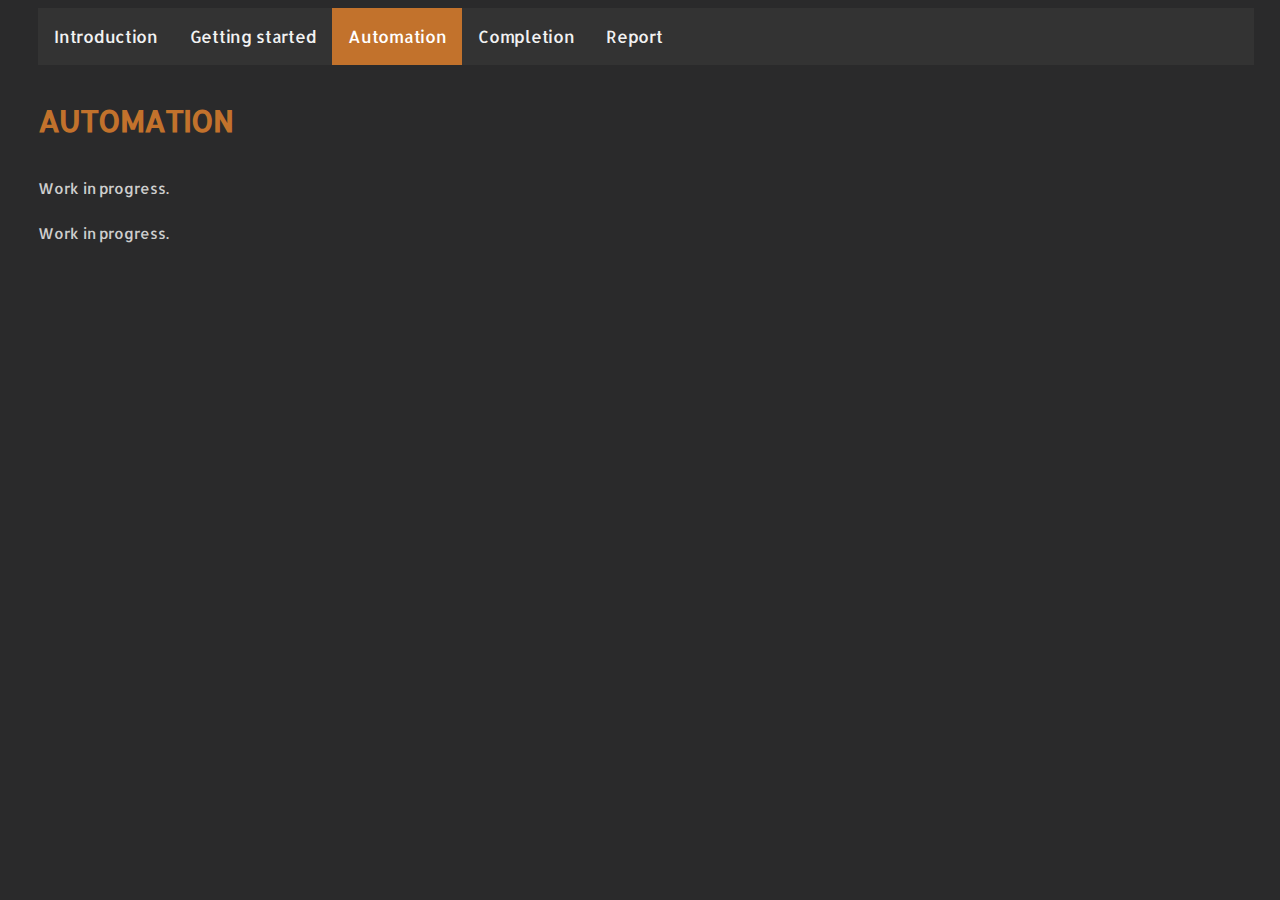
==== automation.html @ 68fe7dd4 "Added html language to all" ====
<!DOCTYPE html>
<html lang="en">
<head>
    <title>Home</title>
    <link rel="stylesheet" href="index-style.css">
    <meta name="viewport" content="width=device-width,initial-scale=1">
    
    <link rel="icon" href="images/favicon.ico" type="image/x-icon">
    <link rel="shortcut icon" href="images/favicon.ico" type="image/x-icon">
</head>

<body>
    <div class="topnav">
        <a href="https://project1.emanderson.me/index.html">Introduction</a>
        <a href="https://project1.emanderson.me/getting-started.html">Getting started</a>
        <a class="active" href="https://project1.emanderson.me/automation.html">Automation</a>
        <a href="https://project1.emanderson.me/completion.html">Completion</a>
        <a href="https://project1.emanderson.me/report.html">Report</a>
    </div>
    <h1>Automation</h1>
    <p>
        Work in progress.
    </p>
    <p>
        Work in progress.
    </p>

</body>
</html>
---- index-style.css ----
@import url('https://fonts.googleapis.com/css?family=Allerta');

:root {
	color-scheme: dark;
}

body {

    width: 95%;
    height: 90vh;

    font-family: "Allerta", "Helvetica Neue", Helvetica, Arial, sans-serif;
    line-height: 1.7;
    font-size: 15px;
    overflow:scroll;

    letter-spacing: -0.3px;
    background-color: #2a2a2b;
    color: #CECECE;

    margin-left: 3%;
    margin-right: 3%;  
}

img {
  max-width: 50%;
}

code {
  border-radius: 10px;
    background: #f4f4f4;
    border: 1px solid #ddd;
    border-left: 3px solid #c2722c;
    color: #666;
    page-break-inside: avoid;
    font-family: monospace;
    font-size: 15px;
    line-height: 1.6;
    margin-bottom: 0;
    max-width: 60%;
    overflow: auto;
    padding: 1em 1.5em;
    display: block;
    word-wrap: break-word;
}

a {
  color: #c2722c;
}

h3 {
  font-size: 2.4em;
  font-weight: 200;
  letter-spacing: -1px;
  padding: 20px 0;

  display: block;
  font-size: 1.17em;
  
}

h1, h2, h3, h4, h5, h6 {
  text-transform: uppercase;
  color: #c2722c;
  margin-block-start: 1em;
  margin-block-end: 1em;
  margin-inline-start: 0px;
  margin-inline-end: 0px;
  font-weight: bold;
  letter-spacing: -1px;
}

p {
  display: block;
  margin-block-start: 1em;
  margin-block-end: 1em;
  margin-inline-start: 0px;
  margin-inline-end: 0px;

  font-size: 15px;
  margin: 20px 0;
  margin-right: 3%;
}

.button {
    background-color: #4CAF50; /* Green */
    border: none;
    color: white;
    padding: 16px 32px;
    text-align: center; 
    text-decoration: none;
    display: inline-block;
    font-size: 16px;
    margin: 4px 2px;
    transition-duration: 0.4s;
    cursor: pointer;
  }
  .button2 {
    background-color: white; 
    color: black; 
    border: 2px solid #008CBA;
    border-radius: 12px;
  }

  .button2:hover {
    background-color: #008CBA; 
    color: white;
  }

  /* Add a black background color to the top navigation */
.topnav {
  background-color: #333;
  overflow: hidden;
}

/* Style the links inside the navigation bar */
.topnav a {
  float: left;
  color: #f2f2f2;
  text-align: center;
  padding: 14px 16px;
  text-decoration: none;
  font-size: 17px;
}

/* Change the color of links on hover */
.topnav a:hover {
  background-color: #ddd;
  color: black;
}

/* Add a color to the active/current link */
.topnav a.active {
  background-color: #c2722c;
  color: white;
}
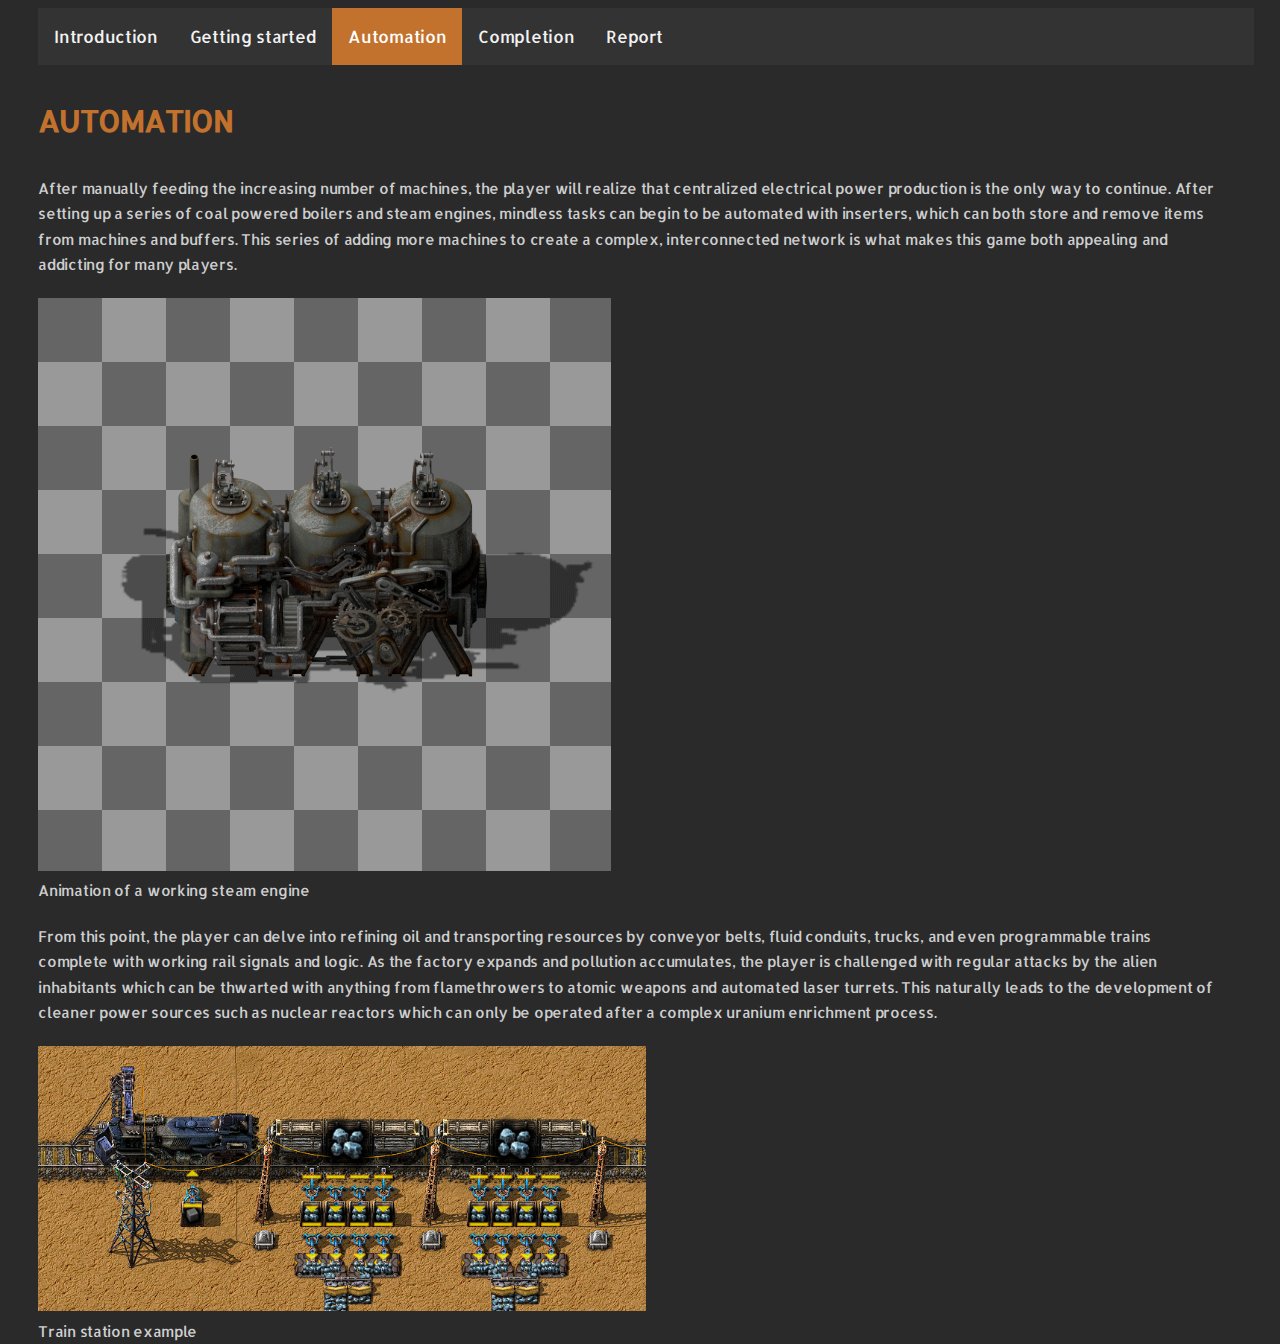
==== commit 2d498e40: "Added images to all pages/" ====
--- a/automation.html
+++ b/automation.html
@@ -1,10 +1,11 @@
 <!DOCTYPE html>
 <html lang="en">
+
 <head>
     <title>Home</title>
     <link rel="stylesheet" href="index-style.css">
     <meta name="viewport" content="width=device-width,initial-scale=1">
-    
+
     <link rel="icon" href="images/favicon.ico" type="image/x-icon">
     <link rel="shortcut icon" href="images/favicon.ico" type="image/x-icon">
 </head>
@@ -19,11 +20,23 @@
     </div>
     <h1>Automation</h1>
     <p>
-        Work in progress.
+        After manually feeding the increasing number of machines, the player will realize that centralized electrical
+        power production is the only way to continue. After setting up a series of coal powered boilers and steam
+        engines, mindless tasks can begin to be automated with inserters, which can both store and remove items from
+        machines and buffers. This series of adding more machines to create a complex, interconnected network is what
+        makes this game both appealing and addicting for many players.
+        <div><img src="images/Steam_engine_animation.gif" alt="Steam engine animation"> <figcaption> Animation of a working steam engine </figcaption></div>
     </p>
     <p>
-        Work in progress.
+        From this point, the player can delve into refining oil and transporting resources by conveyor belts, fluid
+        conduits, trucks, and even programmable trains complete with working rail signals and logic. As the factory
+        expands and pollution accumulates, the player is challenged with regular attacks by the alien inhabitants which
+        can be thwarted with anything from flamethrowers to atomic weapons and automated laser turrets. This naturally
+        leads to the development of cleaner power sources such as nuclear reactors which can only be operated after a
+        complex uranium enrichment process.
+        <div><img src="images/Station-example-1.png" alt="Train station example"> <figcaption> Train station example </figcaption></div>
     </p>
 
 </body>
+
 </html>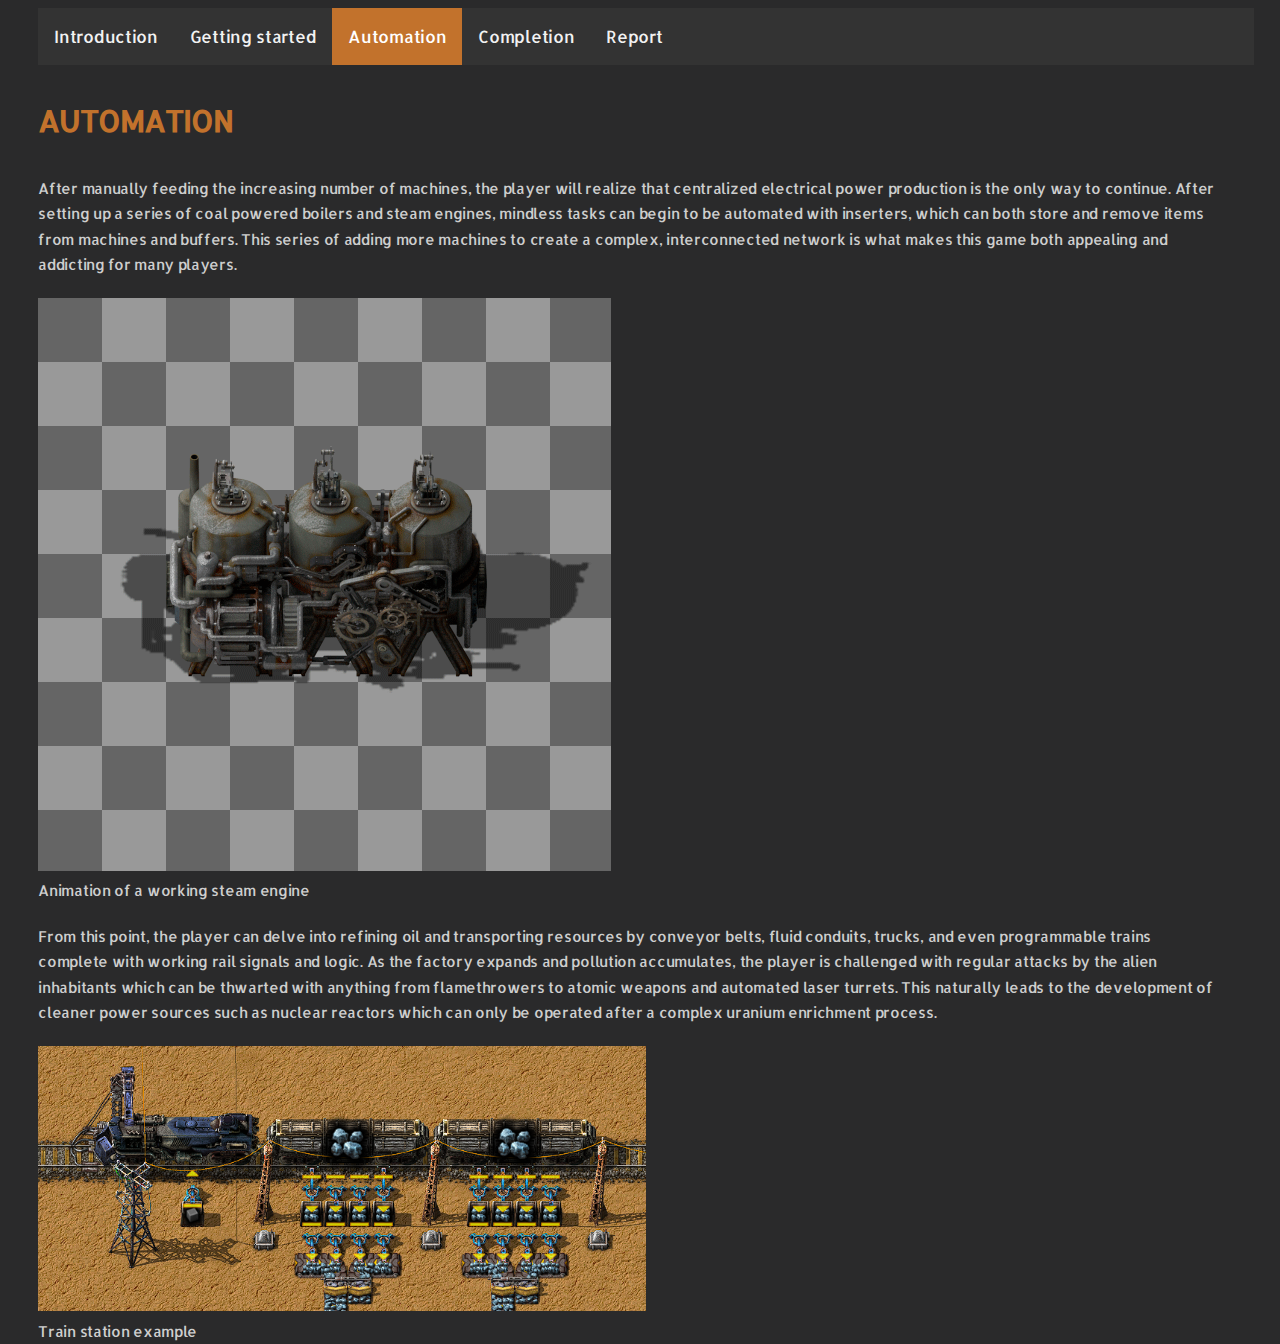
==== commit df225c72: "Fixing validator issues" ====
--- a/automation.html
+++ b/automation.html
@@ -25,8 +25,8 @@
         engines, mindless tasks can begin to be automated with inserters, which can both store and remove items from
         machines and buffers. This series of adding more machines to create a complex, interconnected network is what
         makes this game both appealing and addicting for many players.
+    </p>
         <div><img src="images/Steam_engine_animation.gif" alt="Steam engine animation"> <figcaption> Animation of a working steam engine </figcaption></div>
-    </p>
     <p>
         From this point, the player can delve into refining oil and transporting resources by conveyor belts, fluid
         conduits, trucks, and even programmable trains complete with working rail signals and logic. As the factory
@@ -34,9 +34,8 @@
         can be thwarted with anything from flamethrowers to atomic weapons and automated laser turrets. This naturally
         leads to the development of cleaner power sources such as nuclear reactors which can only be operated after a
         complex uranium enrichment process.
+    </p>
         <div><img src="images/Station-example-1.png" alt="Train station example"> <figcaption> Train station example </figcaption></div>
-    </p>
-
 </body>
 
 </html>--- a/index-style.css
+++ b/index-style.css
@@ -24,6 +24,7 @@
 
 img {
   max-width: 50%;
+  max-height: 50%;
 }
 
 code {
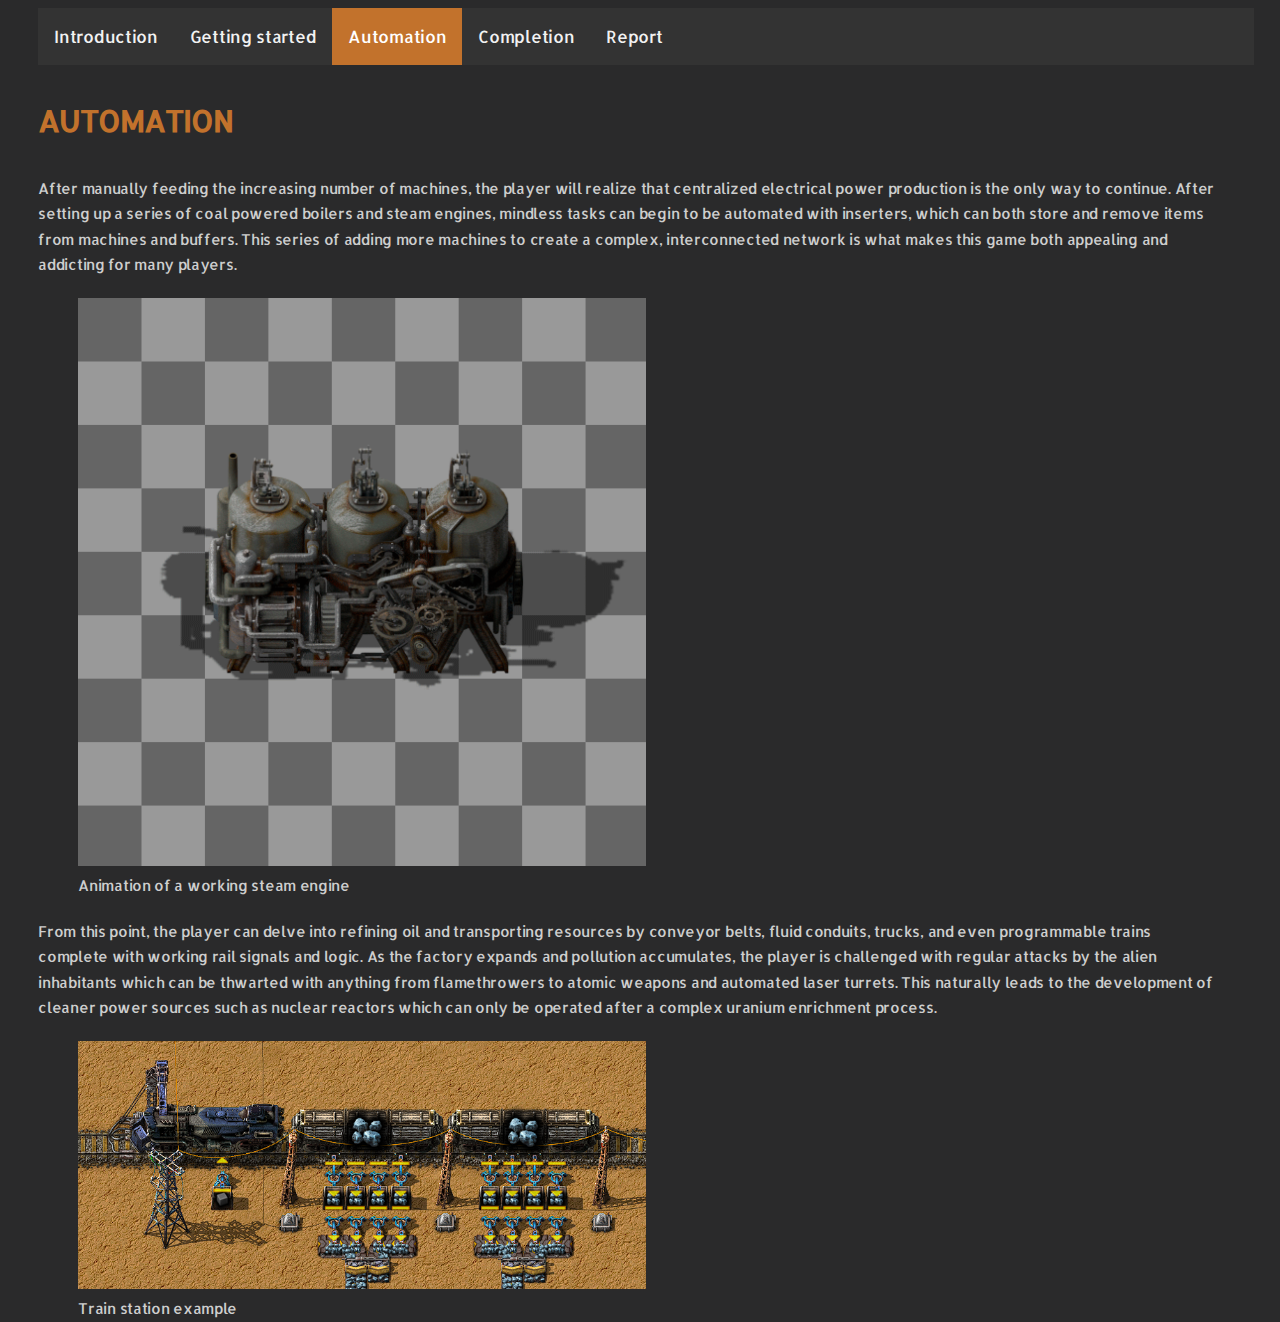
==== commit e7352463: "validator fixes" ====
--- a/automation.html
+++ b/automation.html
@@ -26,7 +26,7 @@
         machines and buffers. This series of adding more machines to create a complex, interconnected network is what
         makes this game both appealing and addicting for many players.
     </p>
-        <div><img src="images/Steam_engine_animation.gif" alt="Steam engine animation"> <figcaption> Animation of a working steam engine </figcaption></div>
+        <figure><img src="images/Steam_engine_animation.gif" alt="Steam engine animation"> <figcaption> Animation of a working steam engine </figcaption></figure>
     <p>
         From this point, the player can delve into refining oil and transporting resources by conveyor belts, fluid
         conduits, trucks, and even programmable trains complete with working rail signals and logic. As the factory
@@ -35,7 +35,7 @@
         leads to the development of cleaner power sources such as nuclear reactors which can only be operated after a
         complex uranium enrichment process.
     </p>
-        <div><img src="images/Station-example-1.png" alt="Train station example"> <figcaption> Train station example </figcaption></div>
+    <figure><img src="images/Station-example-1.png" alt="Train station example"> <figcaption> Train station example </figcaption></figure>
 </body>
 
 </html>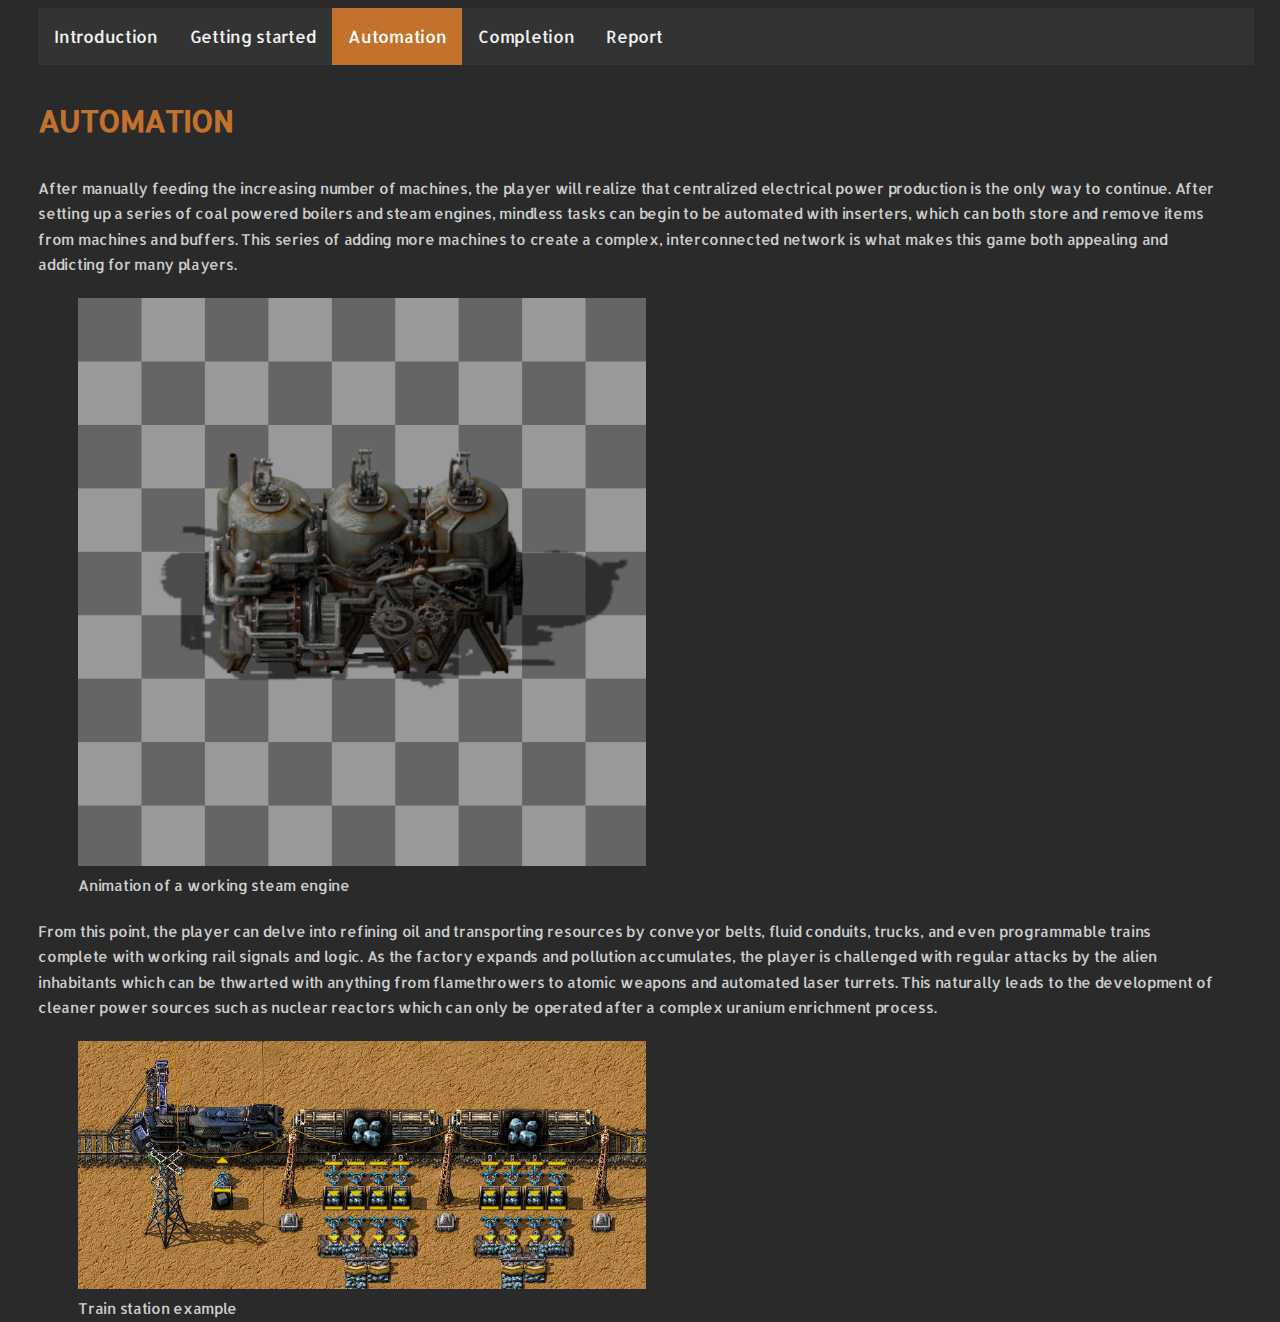
==== commit dc9babea: "Contact form and validator fixes" ====
--- a/automation.html
+++ b/automation.html
@@ -1,6 +1,6 @@
 <!DOCTYPE html>
 <html lang="en">
-
+<meta charset="UTF-8">
 <head>
     <title>Home</title>
     <link rel="stylesheet" href="index-style.css">
--- a/index-style.css
+++ b/index-style.css
@@ -84,7 +84,7 @@
 }
 
 .button {
-    background-color: #4CAF50; /* Green */
+    background-color: #c2722c; /* Green */
     border: none;
     color: white;
     padding: 16px 32px;
@@ -136,4 +136,15 @@
   color: white;
 }
 
+input[type=text], select, textarea {
+  width: 100%; /* Full width */
+  padding: 12px; /* Some padding */ 
+  border: 1px solid #ccc; /* Gray border */
+  border-radius: 4px; /* Rounded borders */
+  box-sizing: border-box; /* Make sure that padding and width stays in place */
+  margin-top: 6px; /* Add a top margin */
+  margin-bottom: 16px; /* Bottom margin */
+  resize: vertical /* Allow the user to vertically resize the textarea (not horizontally) */
+}
+
   